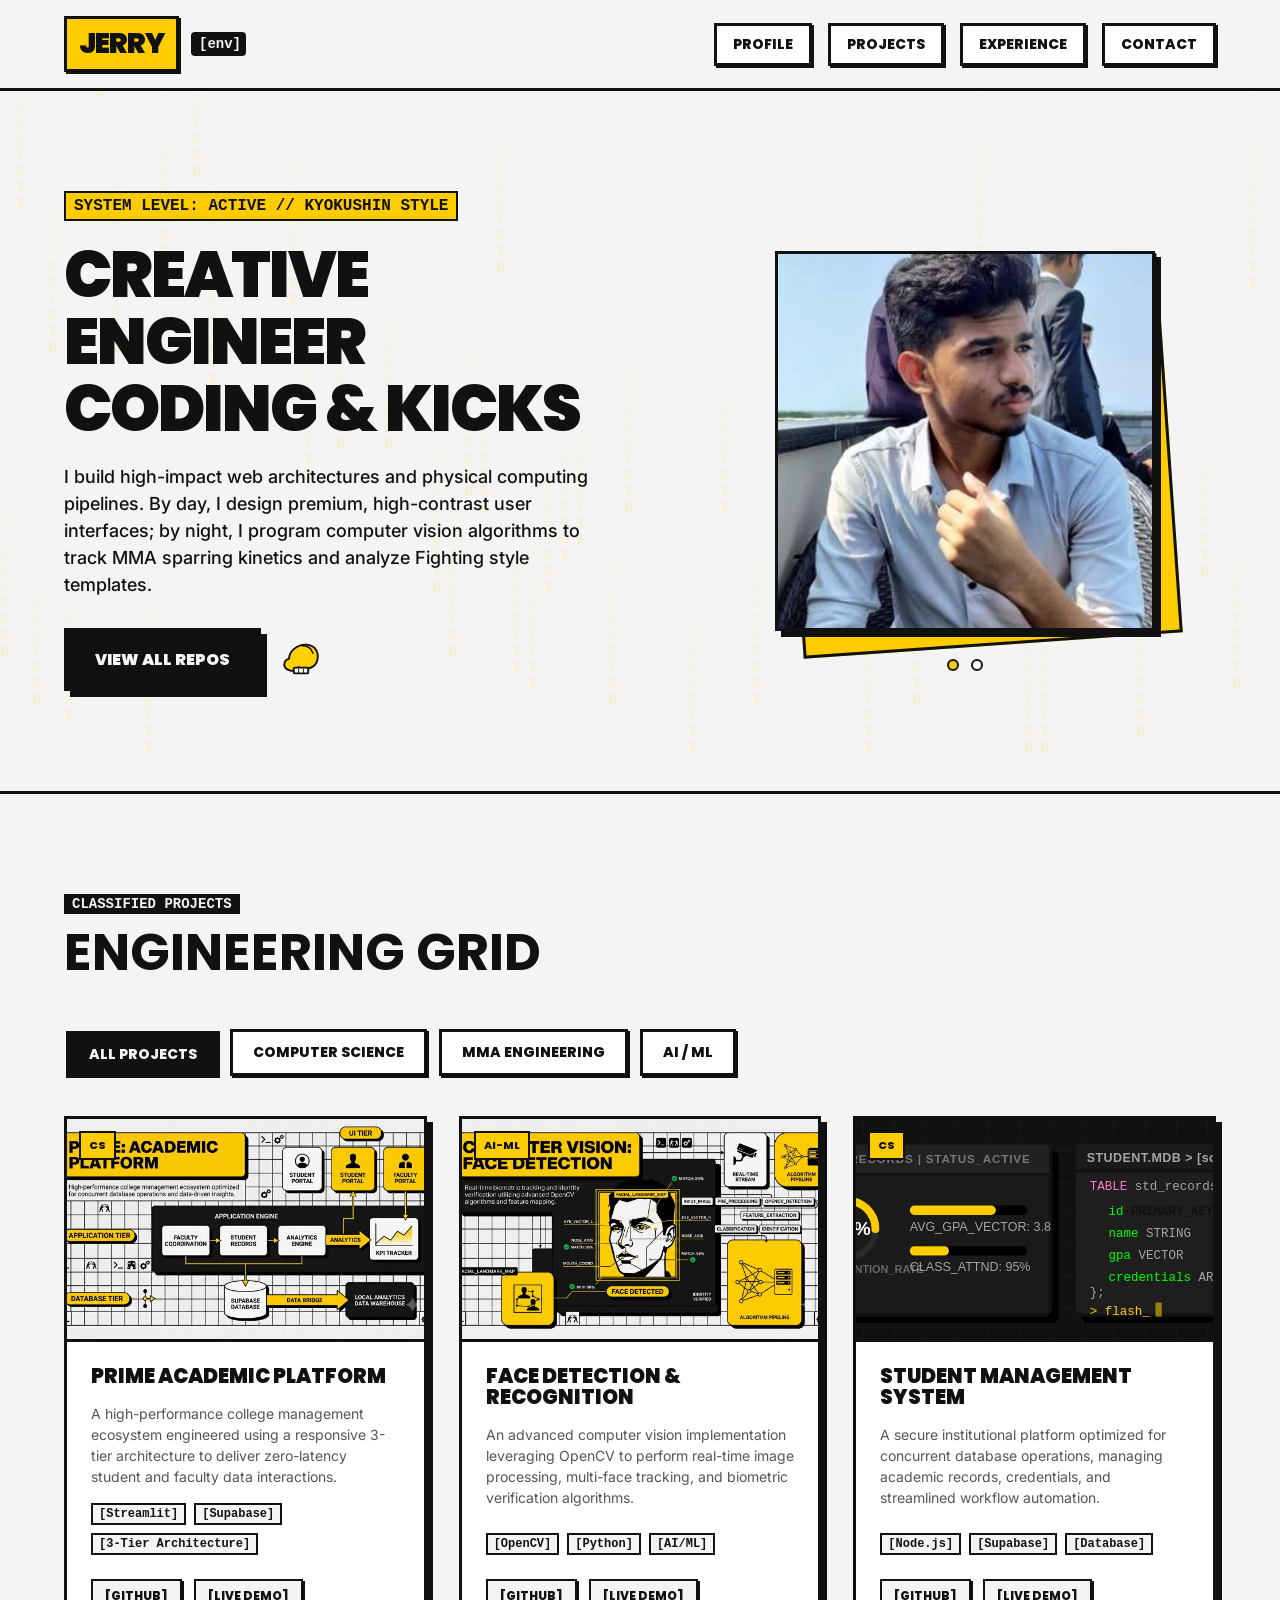
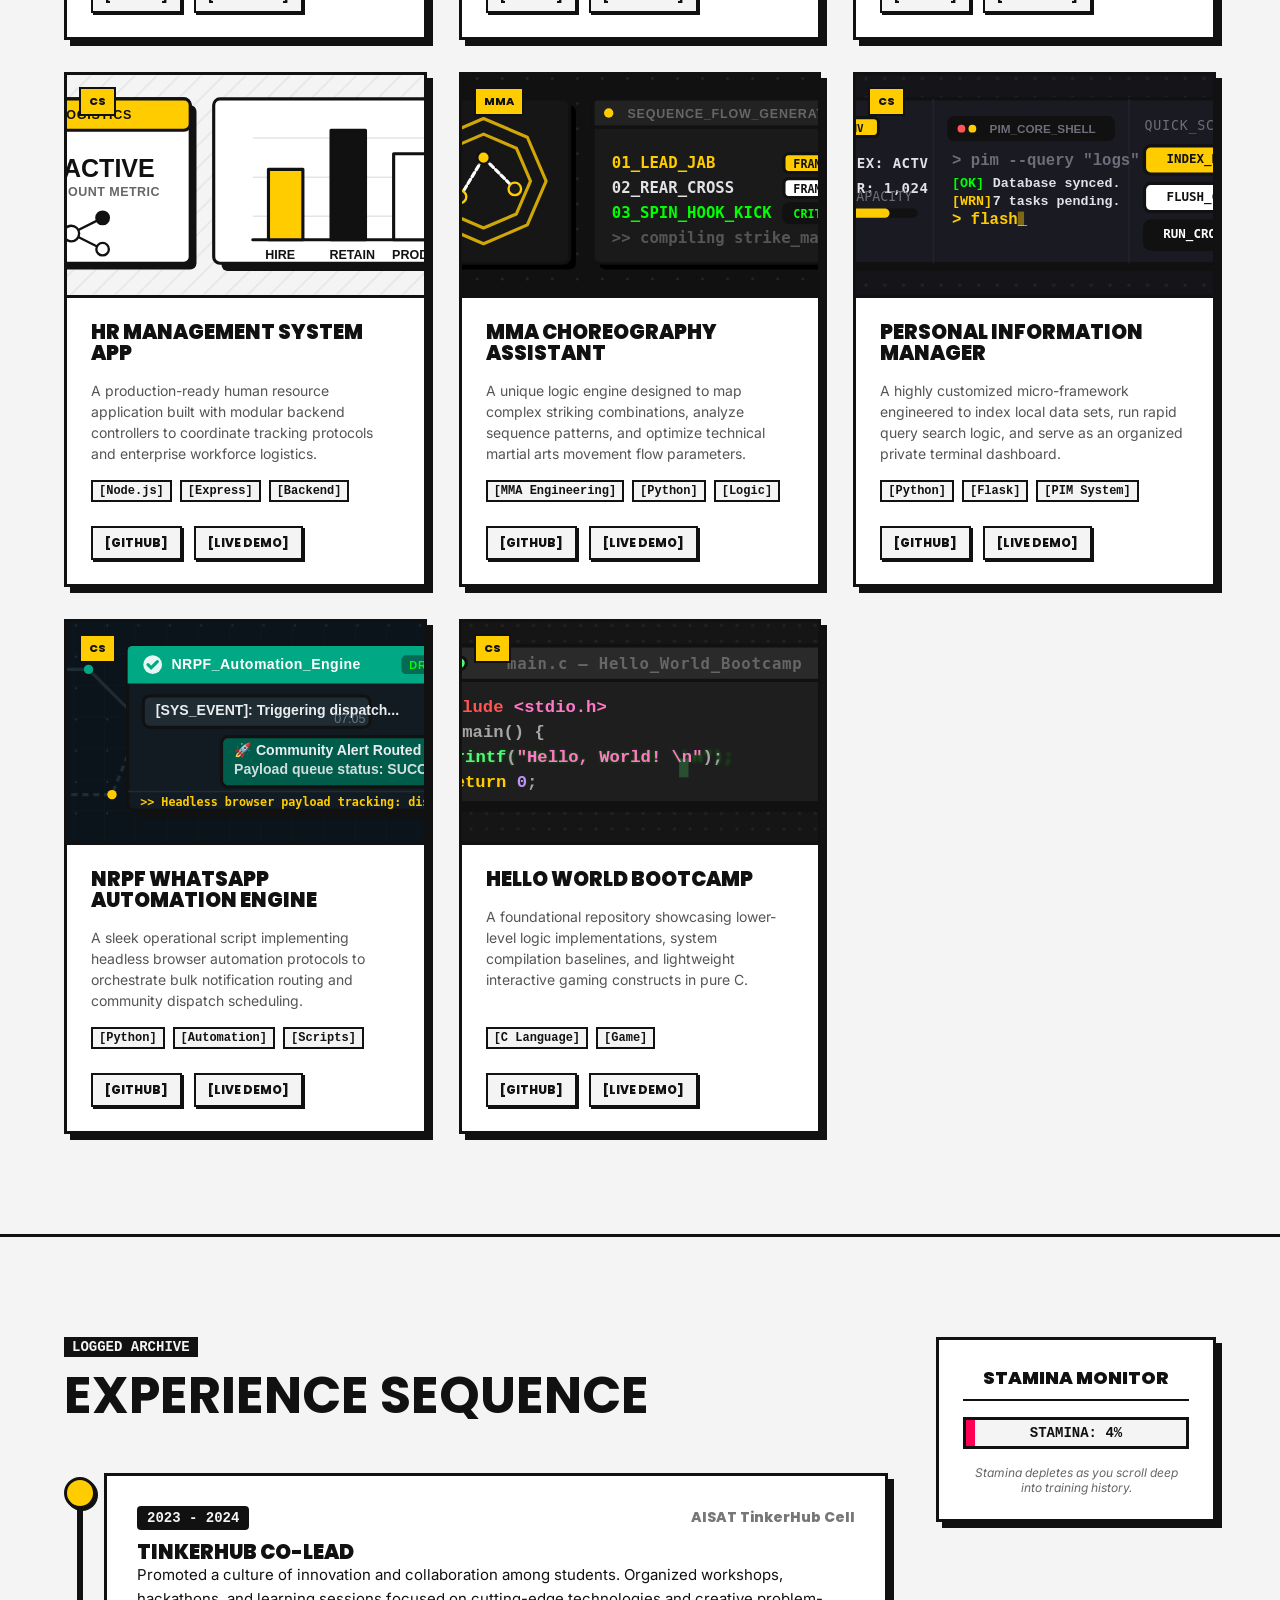
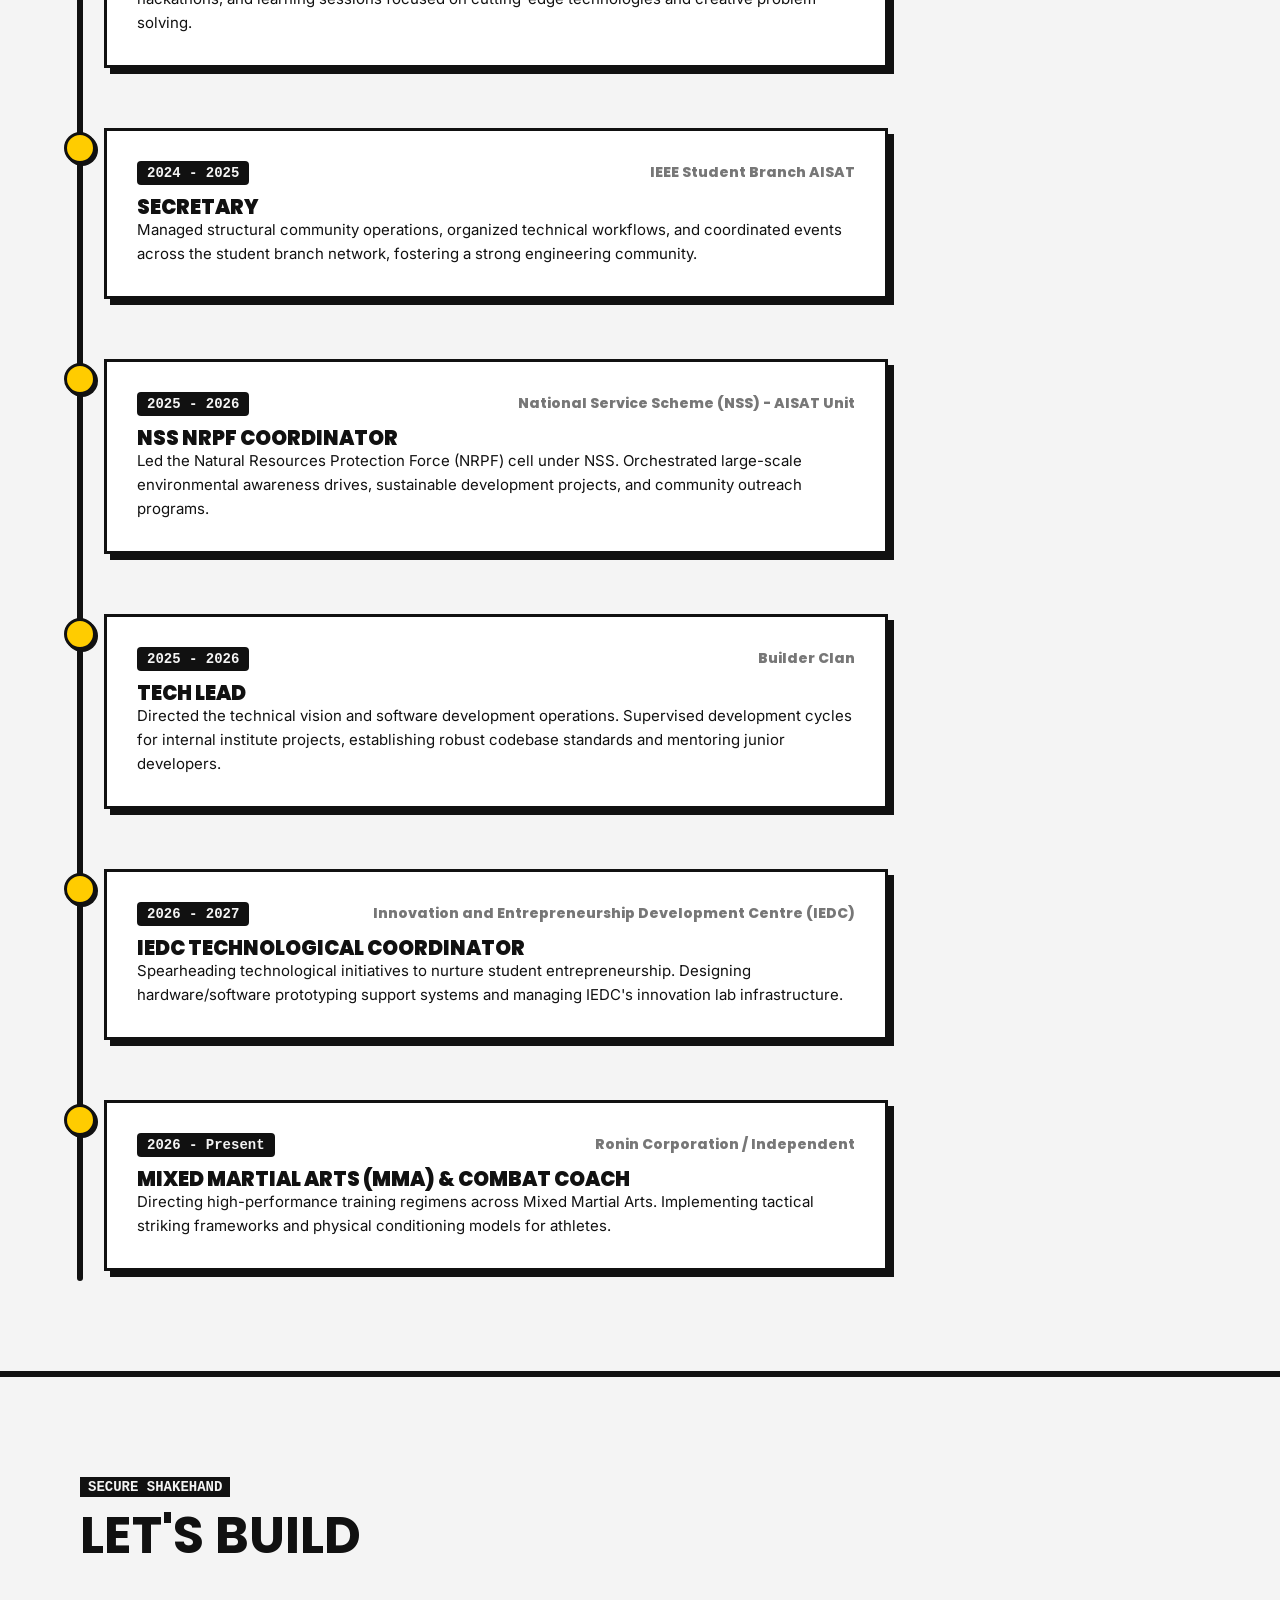
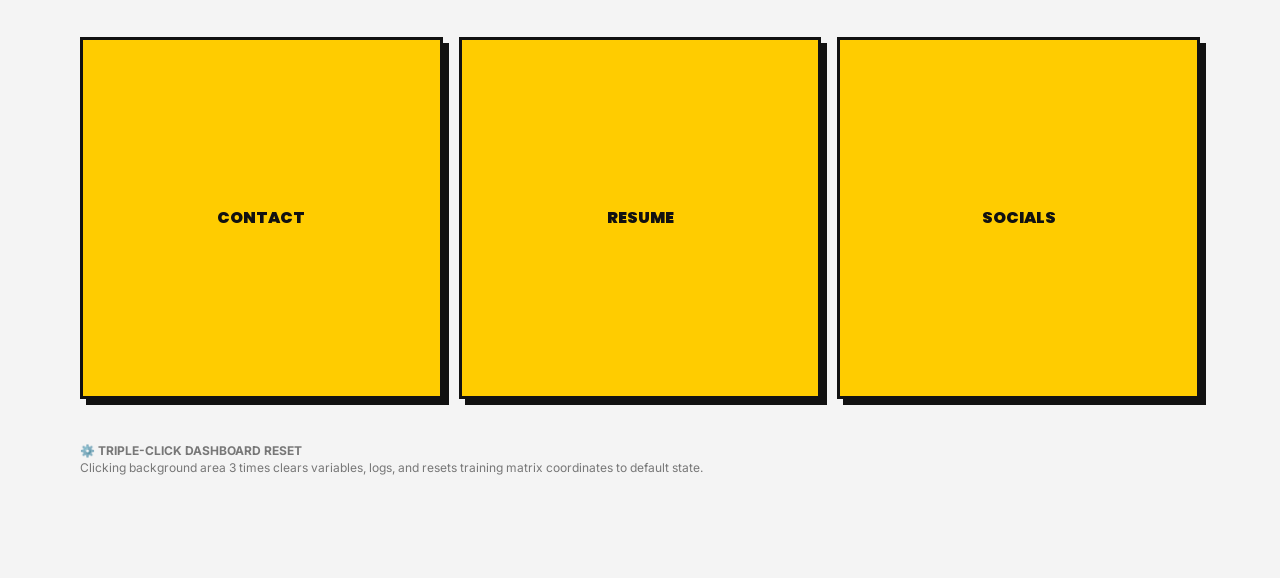
==== index.html @ 37a5f719 "Add files via upload" ====
<!DOCTYPE html>
<html lang="en">
<head>
  <meta charset="UTF-8">
  <meta name="viewport" content="width=device-width, initial-scale=1.0">
  <title>Jerry | Coding & Kicks</title>
  <meta name="description" content="Portfolio of Jerry, Creative Frontend Engineer & Martial Arts Systems Architect. Merging high-performance code with physical strike tracking.">
  <link rel="stylesheet" href="./style.css">
</head>
<body>

  <canvas id="matrix-canvas"></canvas>

  <header>
    <div class="container nav-container">
      <div class="logo-wrapper">
        <a href="#" class="logo" id="logo-jerry">JERRY</a>
        <div class="env-bracket" id="env-bracket">
          <span>[env]</span>
          <span class="env-text" id="env-text">Loading env...</span>
        </div>
      </div>
      <nav>
        <ul>
          <li><a href="#profile" class="nav-link">Profile</a></li>
          <li><a href="#projects" class="nav-link">Projects</a></li>
          <li><a href="#experience" class="nav-link">Experience</a></li>
          <li><a href="#contact" class="nav-link">Contact</a></li>
        </ul>
      </nav>
    </div>
  </header>

  <section id="profile">
    <div class="container hero-grid">
      
      <div class="hero-text">
        <span class="hero-pretitle">SYSTEM LEVEL: ACTIVE // KYOKUSHIN STYLE</span>
        <h1 class="hero-title" id="hero-headers">
          <span>Creative Engineer</span>
          <span>Coding & Kicks</span>
        </h1>
        <p class="hero-subtitle">
          I build high-impact web architectures and physical computing pipelines. By day, I design premium, high-contrast user interfaces; by night, I program computer vision algorithms to track MMA sparring kinetics and analyze Fighting style templates.
        </p>
        
        <div class="hero-actions">
          <a href="#projects" class="btn btn-black" id="btn-repos-loop">View All Repos</a>
          <img src="./assets/boxing-glove.svg" alt="Punch to Compile" class="punch-trigger" id="punch-trigger" title="Punch to Compile Code!">
        </div>
      </div>

      <div class="portrait-outer">
        <div class="portrait-shadow-box"></div>
        <div class="portrait-frame" id="portrait-box">
          <img src="./assets/profile-tech.jpg" alt="Jerry Tech Crop" class="portrait-img tech" id="profile-img-tech">
          <img src="./assets/profile-athletic.jpg" alt="Jerry Athletic Crop" class="portrait-img athletic" id="profile-img-athletic">
        </div>
        
        <div class="portrait-controls">
          <span class="dot active" id="dot-tech" title="Tech View"></span>
          <span class="dot" id="dot-athletic" title="Athletic View"></span>
        </div>
      </div>

    </div>
  </section>

  <section id="projects">
    <div class="container">
      
      <div class="section-header">
        <span class="section-tag">CLASSIFIED PROJECTS</span>
        <h2 class="section-title">ENGINEERING GRID</h2>
      </div>

      <div class="filter-panel" id="filter-panel">
        <button class="filter-btn active" data-category="all">All Projects</button>
        <button class="filter-btn" data-category="cs">Computer Science</button>
        <button class="filter-btn" data-category="mma">MMA Engineering</button>
        <button class="filter-btn" data-category="ai-ml">AI / ML</button>
      </div>

      <div id="filter-trap-anchor"></div>

      <div class="projects-grid" id="projects-grid">
        </div>

    </div>
  </section>

  <section id="experience">
    <div class="container timeline-section-wrapper">
      
      <div>
        <div class="section-header">
          <span class="section-tag">LOGGED ARCHIVE</span>
          <h2 class="section-title">EXPERIENCE SEQUENCE</h2>
        </div>

        <div class="timeline-container" id="experience-timeline">
          </div>
      </div>

      <div class="stamina-meter-wrapper">
        <div class="stamina-header">STAMINA MONITOR</div>
        <div class="stamina-bar-container">
          <div class="stamina-bar-fill" id="stamina-bar"></div>
          <span class="stamina-label" id="stamina-text">STAMINA: 100%</span>
        </div>
        <p class="stamina-hint">Stamina depletes as you scroll deep into training history.</p>
      </div>

    </div>
  </section>

  <footer id="contact">
    <div class="container footer-grid">
      
      <div class="footer-links-box">
        <div class="section-header">
          <span class="section-tag">SECURE SHAKEHAND</span>
          <h2 class="section-title">LET'S BUILD</h2>
        </div>
        
        <div class="oversized-links-grid">
          <a href="mailto:jerrybernard2005@gmail.com" class="oversized-link" id="footer-contact-link">
            <span>Contact</span>
          </a>
          
          <a href="./resume-widget.html" class="oversized-link" id="footer-resume-link">
            <span>Resume</span>
          </a>
          
          <a href="https://instagram.com/jerryyyy.io" target="_blank" rel="noopener noreferrer" class="oversized-link" id="footer-social-link">
            <span>Socials</span>
            <div class="ko-badge" id="ko-badge">K.O!</div>
          </a>
        </div>

        <p class="footer-reset-notice" id="reset-trigger">
          ⚙️ <strong>TRIPLE-CLICK DASHBOARD RESET</strong><br>
          Clicking background area 3 times clears variables, logs, and resets training matrix coordinates to default state.
        </p>
      </div>

    </div> 
  </footer>

  <div class="midpoint-toast" id="midpoint-toast">
    <div class="toast-header">
      <span>⚠️ SYSTEM ANNOUNCEMENT</span>
      <span class="toast-close" id="toast-close">✖</span>
    </div>
    <div class="toast-body" id="toast-text">
      Mid-point reached. Keep pushing!
    </div>
  </div>

  <script src="./app.js"></script>
</body>
</html>
---- style.css ----
@import url('https://fonts.googleapis.com/css2?family=Inter:wght@400;500;600&family=Poppins:wght@800;900&display=swap');

/* --- Root Variables --- */
:root {
  --bg-offwhite: #F4F4F4;
  --accent-yellow: #FFCC00;
  --text-charcoal: #111111;
  --card-white: #FFFFFF;
  --border-thick: 3px solid var(--text-charcoal);
  --shadow-thick: 6px 6px 0px var(--text-charcoal);
  --shadow-thin: 2px 2px 0px var(--text-charcoal);
  --font-display: 'Poppins', sans-serif;
  --font-body: 'Inter', sans-serif;
  --toast-bg: var(--accent-yellow);
}

/* --- Base & Reset --- */
* {
  box-sizing: border-box;
  margin: 0;
  padding: 0;
}

body {
  background-color: var(--bg-offwhite);
  color: var(--text-charcoal);
  font-family: var(--font-body);
  overflow-x: hidden;
  transition: transform 0.8s cubic-bezier(0.19, 1, 0.22, 1), background-color 0.3s ease, color 0.3s ease;
  min-height: 100vh;
}

/* Konami Code 180 Rotation state */
body.konami-flipped {
  transform: rotate(180deg);
}

/* --- Layout Grid/Containers --- */
.container {
  max-width: 1200px;
  margin: 0 auto;
  padding: 0 24px;
}

section {
  padding: 100px 0;
  border-bottom: var(--border-thick);
}

/* --- Matrix Background Canvas --- */
#matrix-canvas {
  position: fixed;
  top: 0;
  left: 0;
  width: 100vw;
  height: 100vh;
  z-index: -2;
  pointer-events: none;
  opacity: 0.15;
}

/* --- Custom Scrollbar --- */
::-webkit-scrollbar {
  width: 12px;
}
::-webkit-scrollbar-track {
  background: var(--bg-offwhite);
  border-left: var(--border-thick);
}
::-webkit-scrollbar-thumb {
  background: var(--accent-yellow);
  border: 3px solid var(--text-charcoal);
}

/* --- Typography --- */
h1, h2, h3, h4 {
  font-family: var(--font-display);
  text-transform: uppercase;
  line-height: 1.05;
}

/* --- Sticky Global Nav --- */
header {
  position: sticky;
  top: 0;
  z-index: 100;
  background-color: var(--bg-offwhite);
  border-bottom: var(--border-thick);
  padding: 16px 0;
  transition: background-color 0.3s ease;
}

.nav-container {
  display: flex;
  justify-content: space-between;
  align-items: center;
}

.logo-wrapper {
  display: flex;
  align-items: center;
  gap: 12px;
}

.logo {
  font-family: var(--font-display);
  font-size: 28px;
  font-weight: 900;
  letter-spacing: -1px;
  text-decoration: none;
  color: var(--text-charcoal);
  border: var(--border-thick);
  background-color: var(--accent-yellow);
  padding: 4px 12px;
  box-shadow: var(--shadow-thin);
  user-select: none;
  cursor: pointer;
  transition: transform 0.1s ease;
}
.logo:active {
  transform: translate(2px, 2px);
  box-shadow: none;
}

.env-bracket {
  font-family: monospace;
  font-weight: bold;
  font-size: 14px;
  background: var(--text-charcoal);
  color: var(--bg-offwhite);
  padding: 4px 8px;
  border-radius: 4px;
  cursor: help;
  position: relative;
  overflow: hidden;
  max-width: 55px;
  white-space: nowrap;
  transition: max-width 0.4s cubic-bezier(0.19, 1, 0.22, 1);
}
.env-bracket.expanded {
  max-width: 250px;
}
.env-bracket .env-text {
  opacity: 0;
  margin-left: 6px;
  transition: opacity 0.3s ease;
  font-size: 11px;
}
.env-bracket.expanded .env-text {
  opacity: 1;
}

nav ul {
  display: flex;
  list-style: none;
  gap: 16px;
}

nav a {
  font-family: var(--font-display);
  font-weight: 800;
  font-size: 14px;
  text-decoration: none;
  color: var(--text-charcoal);
  border: var(--border-thick);
  background-color: var(--card-white);
  padding: 8px 16px;
  box-shadow: var(--shadow-thin);
  text-transform: uppercase;
  transition: background-color 0.2s, box-shadow 0.2s, transform 0.2s;
  display: inline-block;
}

nav a:hover {
  background-color: var(--accent-yellow);
  animation: lateralShake 0.15s infinite alternate;
}

nav a:active {
  transform: translate(2px, 2px);
  box-shadow: none;
}

@keyframes lateralShake {
  0% { transform: translateX(-2px); }
  100% { transform: translateX(2px); }
}

/* --- Hero Section --- */
.hero-grid {
  display: grid;
  grid-template-columns: 1.2fr 1fr;
  gap: 48px;
  align-items: center;
}

.hero-text {
  display: flex;
  flex-direction: column;
  gap: 20px;
}

.hero-pretitle {
  font-family: monospace;
  font-weight: bold;
  font-size: 16px;
  color: var(--text-charcoal);
  background: var(--accent-yellow);
  align-self: flex-start;
  padding: 4px 8px;
  border: 2px solid var(--text-charcoal);
}

.hero-title {
  font-size: clamp(2.5rem, 5vw, 5rem);
  font-weight: 900;
  letter-spacing: -2px;
  text-transform: uppercase;
}

.hero-title span {
  display: block;
}

.hero-subtitle {
  font-size: 18px;
  line-height: 1.5;
  font-weight: 500;
  max-width: 540px;
}

.hero-actions {
  display: flex;
  gap: 16px;
  margin-top: 10px;
  align-items: center;
}

.btn {
  font-family: var(--font-display);
  font-weight: 900;
  text-transform: uppercase;
  text-decoration: none;
  color: var(--text-charcoal);
  background: var(--accent-yellow);
  border: var(--border-thick);
  padding: 16px 28px;
  box-shadow: var(--shadow-thick);
  display: inline-flex;
  align-items: center;
  gap: 10px;
  font-size: 16px;
  cursor: pointer;
  transition: transform 0.15s, box-shadow 0.15s, background-color 0.15s;
}

.btn:hover {
  transform: translate(2px, 2px);
  box-shadow: 4px 4px 0px var(--text-charcoal);
}

.btn:active {
  transform: translate(6px, 6px);
  box-shadow: none;
}

.btn-black {
  background: var(--text-charcoal);
  color: var(--bg-offwhite);
  border: 3px solid var(--text-charcoal);
}
.btn-black:hover {
  background: var(--text-charcoal);
  color: var(--accent-yellow);
}

/* Punch-to-compile classes */
.punch-trigger {
  width: 48px;
  height: 48px;
  cursor: pointer;
  transition: transform 0.1s ease;
  user-select: none;
}
.punch-trigger:active {
  transform: scale(0.85) rotate(-15deg);
}

.impact-shake {
  animation: compileImpact 0.2s ease-in-out;
}

@keyframes compileImpact {
  0%, 100% { transform: translate(0, 0) rotate(0deg); }
  20% { transform: translate(-8px, 4px) rotate(-1deg); }
  40% { transform: translate(6px, -4px) rotate(1.5deg); }
  60% { transform: translate(-4px, -2px) rotate(-0.5deg); }
  80% { transform: translate(4px, 2px) rotate(1deg); }
}

.xp-bubble {
  position: absolute;
  font-family: var(--font-display);
  font-weight: 900;
  font-size: 18px;
  color: var(--text-charcoal);
  background: var(--accent-yellow);
  border: 2px solid var(--text-charcoal);
  padding: 4px 8px;
  box-shadow: var(--shadow-thin);
  pointer-events: none;
  z-index: 1000;
  animation: xpFloatUp 1.2s cubic-bezier(0.25, 1, 0.5, 1) forwards;
}

@keyframes xpFloatUp {
  0% { transform: translate(-50%, -50%) translateY(0) scale(0.8); opacity: 0; }
  15% { transform: translate(-50%, -50%) translateY(-15px) scale(1.1); opacity: 1; }
  100% { transform: translate(-50%, -50%) translateY(-100px) scale(0.9); opacity: 0; }
}

/* Hero Portrait Box */
.portrait-outer {
  position: relative;
  width: 100%;
  max-width: 380px;
  aspect-ratio: 1 / 1;
  margin: 0 auto;
}

/* Skewed yellow accent box behind portrait */
.portrait-shadow-box {
  position: absolute;
  top: 15px;
  left: 15px;
  width: 100%;
  height: 100%;
  background-color: var(--accent-yellow);
  border: var(--border-thick);
  transform: rotate(-4deg);
  z-index: 1;
}

.portrait-frame {
  position: absolute;
  top: 0;
  left: 0;
  width: 100%;
  height: 100%;
  background-color: var(--card-white);
  border: var(--border-thick);
  box-shadow: var(--shadow-thick);
  z-index: 2;
  overflow: hidden;
  cursor: pointer;
  transition: transform 0.2s cubic-bezier(0.175, 0.885, 0.32, 1.275);
}

.portrait-frame.parry-pop {
  transform: scale(1.08) rotate(2deg);
}

.portrait-img {
  position: absolute;
  top: 0;
  left: 0;
  width: 100%;
  height: 100%;
  object-fit: cover;
  transition: opacity 0.4s ease-in-out;
}

.portrait-img.tech {
  opacity: 1;
  z-index: 2;
}

.portrait-img.athletic {
  opacity: 0;
  z-index: 1;
}

.portrait-img.fade-out {
  opacity: 0;
}

.portrait-img.fade-in {
  opacity: 1;
  z-index: 3;
}

.portrait-controls {
  position: absolute;
  bottom: -40px;
  left: 50%;
  transform: translateX(-50%);
  display: flex;
  gap: 12px;
  z-index: 3;
}

.dot {
  width: 12px;
  height: 12px;
  border-radius: 50%;
  border: 2px solid var(--text-charcoal);
  background-color: var(--card-white);
  cursor: pointer;
  transition: background-color 0.2s;
}

.dot.active {
  background-color: var(--accent-yellow);
}

.parry-bubble {
  position: absolute;
  font-family: var(--font-display);
  font-weight: 900;
  font-size: 24px;
  background-color: #FF0055;
  color: var(--card-white);
  border: var(--border-thick);
  padding: 6px 14px;
  box-shadow: var(--shadow-thin);
  z-index: 10;
  pointer-events: none;
  animation: parryFloat 0.8s cubic-bezier(0.175, 0.885, 0.32, 1.275) forwards;
}

@keyframes parryFloat {
  0% { transform: scale(0.5); opacity: 0; }
  30% { transform: scale(1.1) rotate(-5deg); opacity: 1; }
  100% { transform: translateY(-40px) scale(0.9) rotate(5deg); opacity: 0; }
}

/* --- Projects Filtering Panel --- */
.section-header {
  margin-bottom: 50px;
  display: flex;
  flex-direction: column;
  gap: 12px;
}

.section-tag {
  font-family: monospace;
  font-weight: bold;
  font-size: 14px;
  background: var(--text-charcoal);
  color: var(--bg-offwhite);
  align-self: flex-start;
  padding: 2px 8px;
}

.section-title {
  font-size: clamp(2rem, 4vw, 3.5rem);
}

.filter-panel {
  display: flex;
  flex-wrap: wrap;
  gap: 12px;
  margin-bottom: 40px;
}

.filter-btn {
  font-family: var(--font-display);
  font-weight: 800;
  font-size: 14px;
  text-transform: uppercase;
  background-color: var(--card-white);
  color: var(--text-charcoal);
  border: var(--border-thick);
  padding: 10px 20px;
  box-shadow: var(--shadow-thin);
  cursor: pointer;
  transition: transform 0.15s, box-shadow 0.15s, background-color 0.15s;
}

.filter-btn:hover {
  background-color: var(--accent-yellow);
}

.filter-btn.active {
  background-color: var(--text-charcoal);
  color: var(--bg-offwhite);
  box-shadow: none;
  transform: translate(2px, 2px);
}

/* Stack Overflow Trap styling */
.stack-overflow-alert {
  background-color: #FF0055;
  color: white;
  font-family: monospace;
  font-weight: bold;
  padding: 16px;
  border: var(--border-thick);
  box-shadow: var(--shadow-thick);
  margin-bottom: 30px;
  position: relative;
  animation: shakeAlert 0.4s ease-in-out;
}

.stack-overflow-close {
  position: absolute;
  top: 10px;
  right: 15px;
  cursor: pointer;
  font-size: 20px;
}

@keyframes shakeAlert {
  0%, 100% { transform: translateX(0); }
  20%, 60% { transform: translateX(-8px); }
  40%, 80% { transform: translateX(8px); }
}

/* Projects Grid and Cards */
.projects-grid {
  display: grid;
  grid-template-columns: repeat(auto-fill, minmax(320px, 1fr));
  gap: 32px;
}

/* Native CSS Scroll Reveal for project-cards */
@keyframes neoReveal {
  from { opacity: 0; transform: translateY(40px) scale(0.96); }
  to { opacity: 1; transform: translateY(0) scale(1); }
}

.project-card {
  background-color: var(--card-white);
  border: var(--border-thick);
  box-shadow: var(--shadow-thick);
  display: flex;
  flex-direction: column;
  overflow: hidden;
  transition: transform 0.15s ease, box-shadow 0.15s ease, border-color 0.2s ease;
  animation: neoReveal linear both;
  animation-timeline: view();
  animation-range: entry 10% cover 40%;
}

.project-card:hover {
  transform: translate(4px, 4px);
  box-shadow: 2px 2px 0px var(--text-charcoal);
}

.project-card.tag-highlighted {
  border-color: var(--accent-yellow);
  box-shadow: 6px 6px 0px var(--accent-yellow);
}

.project-img-wrapper {
  position: relative;
  width: 100%;
  aspect-ratio: 16 / 10;
  border-bottom: var(--border-thick);
  overflow: hidden;
  background-color: var(--bg-offwhite);
}

.project-img {
  width: 100%;
  height: 100%;
  object-fit: cover;
  transition: transform 0.3s ease;
}

.project-card:hover .project-img {
  transform: scale(1.05);
}

.project-category-badge {
  position: absolute;
  top: 12px;
  left: 12px;
  background-color: var(--accent-yellow);
  color: var(--text-charcoal);
  border: 2px solid var(--text-charcoal);
  padding: 4px 8px;
  font-family: var(--font-display);
  font-size: 11px;
  font-weight: 800;
  text-transform: uppercase;
}

.project-content {
  padding: 24px;
  display: flex;
  flex-direction: column;
  gap: 16px;
  flex-grow: 1;
}

.project-title {
  font-size: 20px;
  font-weight: 900;
}

.project-desc {
  font-size: 14px;
  color: #555555;
  line-height: 1.5;
  flex-grow: 1;
}

.project-tags {
  display: flex;
  flex-wrap: wrap;
  gap: 8px;
}

.tech-tag {
  font-family: monospace;
  font-weight: bold;
  font-size: 12px;
  background-color: var(--bg-offwhite);
  border: 2px solid var(--text-charcoal);
  padding: 2px 6px;
  cursor: pointer;
  user-select: none;
  transition: background-color 0.2s, transform 0.1s;
}
.tech-tag:hover {
  background-color: var(--accent-yellow);
  transform: scale(1.05);
}
.tech-tag.active {
  background-color: var(--text-charcoal);
  color: var(--bg-offwhite);
}

.project-links {
  display: flex;
  gap: 12px;
  margin-top: 8px;
}

.project-link {
  font-family: var(--font-display);
  font-weight: 800;
  font-size: 12px;
  text-decoration: none;
  color: var(--text-charcoal);
  background-color: var(--bg-offwhite);
  border: 2px solid var(--text-charcoal);
  padding: 6px 12px;
  box-shadow: 2px 2px 0px var(--text-charcoal);
  text-transform: uppercase;
  transition: transform 0.1s, box-shadow 0.1s;
}
.project-link:hover {
  background-color: var(--accent-yellow);
}
.project-link:active {
  transform: translate(2px, 2px);
  box-shadow: none;
}

/* --- Experience Timeline --- */
.timeline-section-wrapper {
  display: grid;
  grid-template-columns: 1fr 280px;
  gap: 48px;
}

@media (max-width: 900px) {
  .timeline-section-wrapper {
    grid-template-columns: 1fr;
  }
  .stamina-meter-wrapper {
    display: none !important;
  }
}

.timeline-container {
  position: relative;
  padding-left: 40px;
}

/* Vertical Timeline Line */
.timeline-container::before {
  content: '';
  position: absolute;
  top: 10px;
  left: 13px;
  width: 6px;
  height: 100%;
  background-color: var(--text-charcoal);
  border-radius: 3px;
}

.timeline-item {
  position: relative;
  margin-bottom: 60px;
}

.timeline-item:last-child {
  margin-bottom: 0;
}

/* Timeline Node Circle */
.timeline-node {
  position: absolute;
  left: -40px;
  top: 4px;
  width: 32px;
  height: 32px;
  border-radius: 50%;
  border: var(--border-thick);
  background-color: var(--accent-yellow);
  cursor: crosshair;
  z-index: 5;
  box-shadow: var(--shadow-thin);
  transition: transform 0.2s cubic-bezier(0.175, 0.885, 0.32, 1.275), background-color 0.2s;
}
.timeline-node:hover {
  transform: scale(1.2);
  background-color: var(--text-charcoal);
}

.timeline-card {
  background-color: var(--card-white);
  border: var(--border-thick);
  box-shadow: var(--shadow-thick);
  padding: 30px;
  transition: transform 0.15s, box-shadow 0.15s;
}
.timeline-card:hover {
  transform: translate(4px, 4px);
  box-shadow: 2px 2px 0px var(--text-charcoal);
}

.timeline-meta {
  display: flex;
  justify-content: space-between;
  align-items: baseline;
  flex-wrap: wrap;
  gap: 12px;
  margin-bottom: 12px;
}

.timeline-date {
  font-family: monospace;
  font-weight: bold;
  font-size: 14px;
  background-color: var(--text-charcoal);
  color: var(--bg-offwhite);
  padding: 4px 10px;
  border-radius: 4px;
  cursor: ew-resize;
  user-select: none;
  display: inline-block;
}

.timeline-role {
  font-size: 20px;
  font-weight: 900;
}

.timeline-company {
  font-family: var(--font-display);
  font-weight: 800;
  font-size: 14px;
  color: #777777;
}

.timeline-desc {
  font-size: 15px;
  line-height: 1.6;
}

/* Exploding keyword token animations */
.exploding-token {
  position: absolute;
  font-family: monospace;
  font-weight: bold;
  font-size: 14px;
  color: var(--bg-offwhite);
  background-color: var(--text-charcoal);
  border: 1px solid var(--accent-yellow);
  padding: 2px 6px;
  z-index: 1000;
  pointer-events: none;
  animation: flyOut 1.5s cubic-bezier(0.1, 0.8, 0.3, 1) forwards;
}

@keyframes flyOut {
  0% { transform: translate(-50%, -50%) translate(0, 0) rotate(0deg); opacity: 1; }
  100% { transform: translate(-50%, -50%) translate(var(--tx), var(--ty)) rotate(var(--rot)); opacity: 0; }
}

/* Stamina Meter Sidebar */
.stamina-meter-wrapper {
  position: sticky;
  top: 150px;
  height: fit-content;
  border: var(--border-thick);
  background: var(--card-white);
  box-shadow: var(--shadow-thick);
  padding: 24px;
  display: flex;
  flex-direction: column;
  gap: 16px;
}

.stamina-header {
  font-family: var(--font-display);
  font-size: 18px;
  font-weight: 900;
  text-align: center;
  border-bottom: 2px solid var(--text-charcoal);
  padding-bottom: 8px;
}

.stamina-bar-container {
  height: 32px;
  border: 3px solid var(--text-charcoal);
  background-color: var(--bg-offwhite);
  position: relative;
  overflow: hidden;
}

.stamina-bar-fill {
  height: 100%;
  width: 100%;
  background-color: var(--accent-yellow);
  transition: width 0.1s linear, background-color 0.3s;
}

.stamina-label {
  position: absolute;
  top: 50%;
  left: 50%;
  transform: translate(-50%, -50%);
  font-family: monospace;
  font-weight: 900;
  font-size: 14px;
  color: var(--text-charcoal);
  pointer-events: none;
}

.stamina-hint {
  font-size: 12px;
  color: #666;
  text-align: center;
  font-style: italic;
}

/* Scroll Midpoint Toast Warning */
.midpoint-toast {
  position: fixed;
  bottom: 30px;
  right: -350px;
  width: 320px;
  background-color: var(--toast-bg);
  border: var(--border-thick);
  box-shadow: var(--shadow-thick);
  padding: 16px;
  z-index: 500;
  display: flex;
  flex-direction: column;
  gap: 8px;
  transition: right 0.5s cubic-bezier(0.19, 1, 0.22, 1);
}

.midpoint-toast.show {
  right: 30px;
}

.toast-header {
  display: flex;
  justify-content: space-between;
  font-family: var(--font-display);
  font-weight: 900;
  font-size: 14px;
  border-bottom: 2px solid var(--text-charcoal);
  padding-bottom: 4px;
}

.toast-body {
  font-size: 13px;
  line-height: 1.4;
}

.toast-close {
  cursor: pointer;
}
/* --- Footer & Form Module --- */
footer {
  background-color: var(--bg-offwhite);
  padding: 100px 0;
  border-top: var(--border-thick);
  
  /* Forces the footer to span full width */
  width: 100%; 
  box-sizing: border-box;
}

/* If you have a wrapping container inside the footer, 
   uncomment this to make it stretch full width too */
/* footer .container {
  width: 100%;
  max-width: 100%;
  padding: 0 40px; 
  box-sizing: border-box;
}
*/

.footer-grid {
  display: grid;
  /* Since you removed the contact area, changed this to a full-width 1-column layout */
  grid-template-columns: 1fr; 
  gap: 60px;
  width: 100%;
  /* Optional: Adds padding to the sides so your links don't touch the screen edges */
  padding: 0 40px; 
  box-sizing: border-box;
}

@media (max-width: 800px) {
  .footer-grid {
    grid-template-columns: 1fr;
    padding: 0 20px; /* Snugger padding on mobile */
  }
}

.footer-links-box {
  display: flex;
  flex-direction: column;
  gap: 24px;
  width: 100%;
}

.oversized-links-grid {
  display: grid;
  /* Keeps the 3-column layout for your links, stretching across the full screen width */
  grid-template-columns: repeat(3, 1fr); 
  gap: 16px;
  width: 100%;
}

.oversized-link {
  aspect-ratio: 1 / 1;
  background-color: var(--accent-yellow);
  border: var(--border-thick);
  box-shadow: var(--shadow-thick);
  display: flex;
  flex-direction: column;
  justify-content: center;
  align-items: center;
  text-decoration: none;
  color: var(--text-charcoal);
  font-family: var(--font-display);
  font-weight: 900;
  font-size: 16px;
  text-transform: uppercase;
  transition: transform 0.15s, box-shadow 0.15s;
  position: relative;
}

.oversized-link:hover {
  transform: translate(3px, 3px);
  box-shadow: 3px 3px 0px var(--text-charcoal);
}

.oversized-link:active {
  transform: translate(6px, 6px);
  box-shadow: none;
}

.oversized-link span {
  text-align: center;
  padding: 8px;
}

/* KO Badge override for Instagram */
.ko-badge {
  position: absolute;
  top: -12px;
  right: -12px;
  background-color: #FF0055;
  color: white;
  border: 2px solid var(--text-charcoal);
  padding: 2px 6px;
  font-family: var(--font-display);
  font-size: 11px;
  font-weight: 900;
  box-shadow: 2px 2px 0 var(--text-charcoal);
  opacity: 0;
  transform: scale(0.5);
  transition: opacity 0.2s, transform 0.2s;
}

.oversized-link:hover .ko-badge {
  opacity: 1;
  transform: scale(1) rotate(15deg);
}

.footer-reset-notice {
  font-size: 12px;
  color: #777;
  text-align: left;
  line-height: 1.4;
  margin-top: 20px;
  cursor: pointer;
  user-select: none;
}

/* Contact Form */
.contact-form {
  background-color: var(--card-white);
  border: var(--border-thick);
  box-shadow: var(--shadow-thick);
  padding: 32px;
  display: flex;
  flex-direction: column;
  gap: 20px;
}

.form-group {
  display: flex;
  flex-direction: column;
  gap: 8px;
}

.form-group label {
  font-family: var(--font-display);
  font-weight: 800;
  font-size: 14px;
  text-transform: uppercase;
}

.form-control {
  font-family: var(--font-body);
  font-size: 15px;
  padding: 12px 16px;
  border: var(--border-thick);
  background-color: var(--bg-offwhite);
  color: var(--text-charcoal);
  outline: none;
  transition: border-color 0.2s, box-shadow 0.2s;
}

.form-control:focus {
  background-color: var(--card-white);
  box-shadow: 3px 3px 0 var(--text-charcoal);
}

textarea.form-control {
  resize: vertical;
  min-height: 120px;
}

/* SQL query injection warning state */
.form-control.warning-sql {
  border-color: #FF0055 !important;
  box-shadow: 4px 4px 0 #FF0055 !important;
  background-color: #FFF0F4;
}

.sql-warning-text {
  font-family: monospace;
  font-weight: bold;
  font-size: 12px;
  color: #FF0055;
  display: none;
  animation: shakeAlert 0.4s ease-in-out;
}

.form-control.warning-sql + .sql-warning-text {
  display: block;
}

/* Utility Animations */
@keyframes shakeHorizontal {
  0%, 100% { transform: translateX(0); }
  25% { transform: translateX(-4px); }
  75% { transform: translateX(4px); }
}
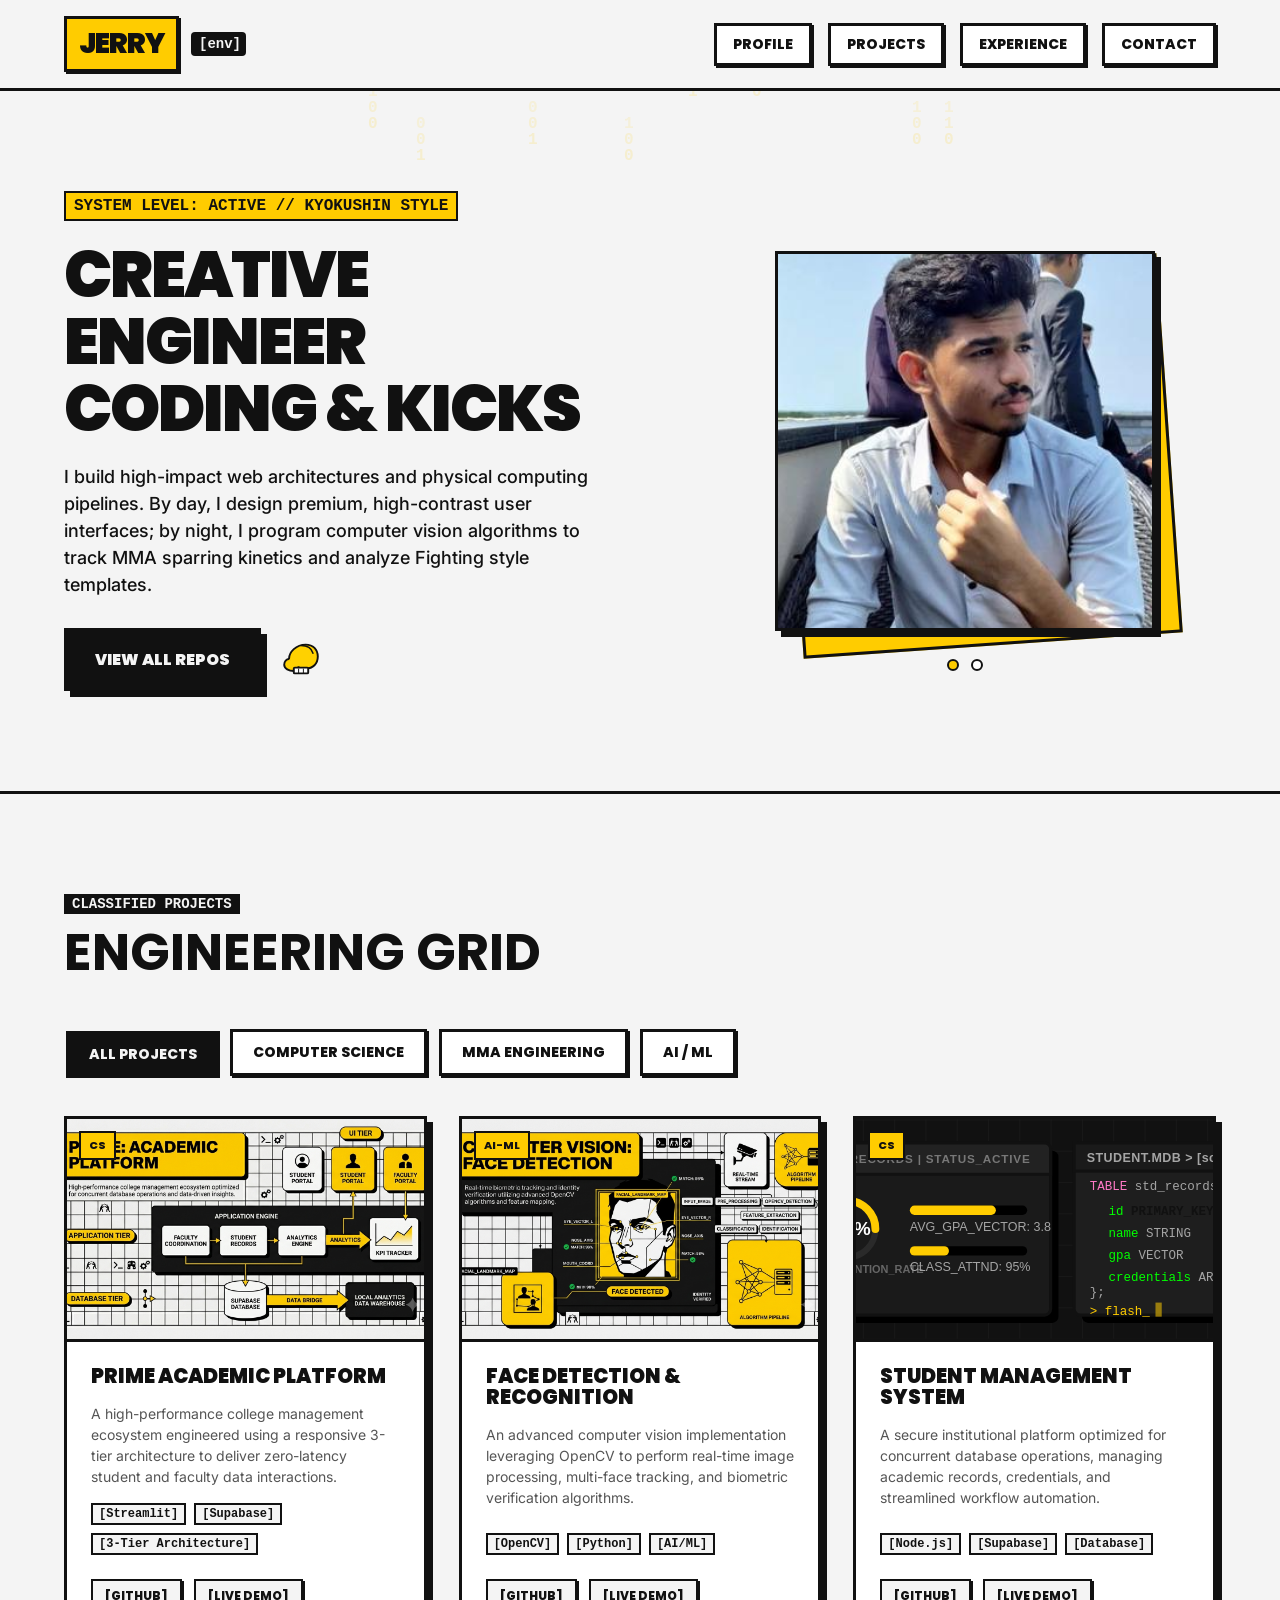
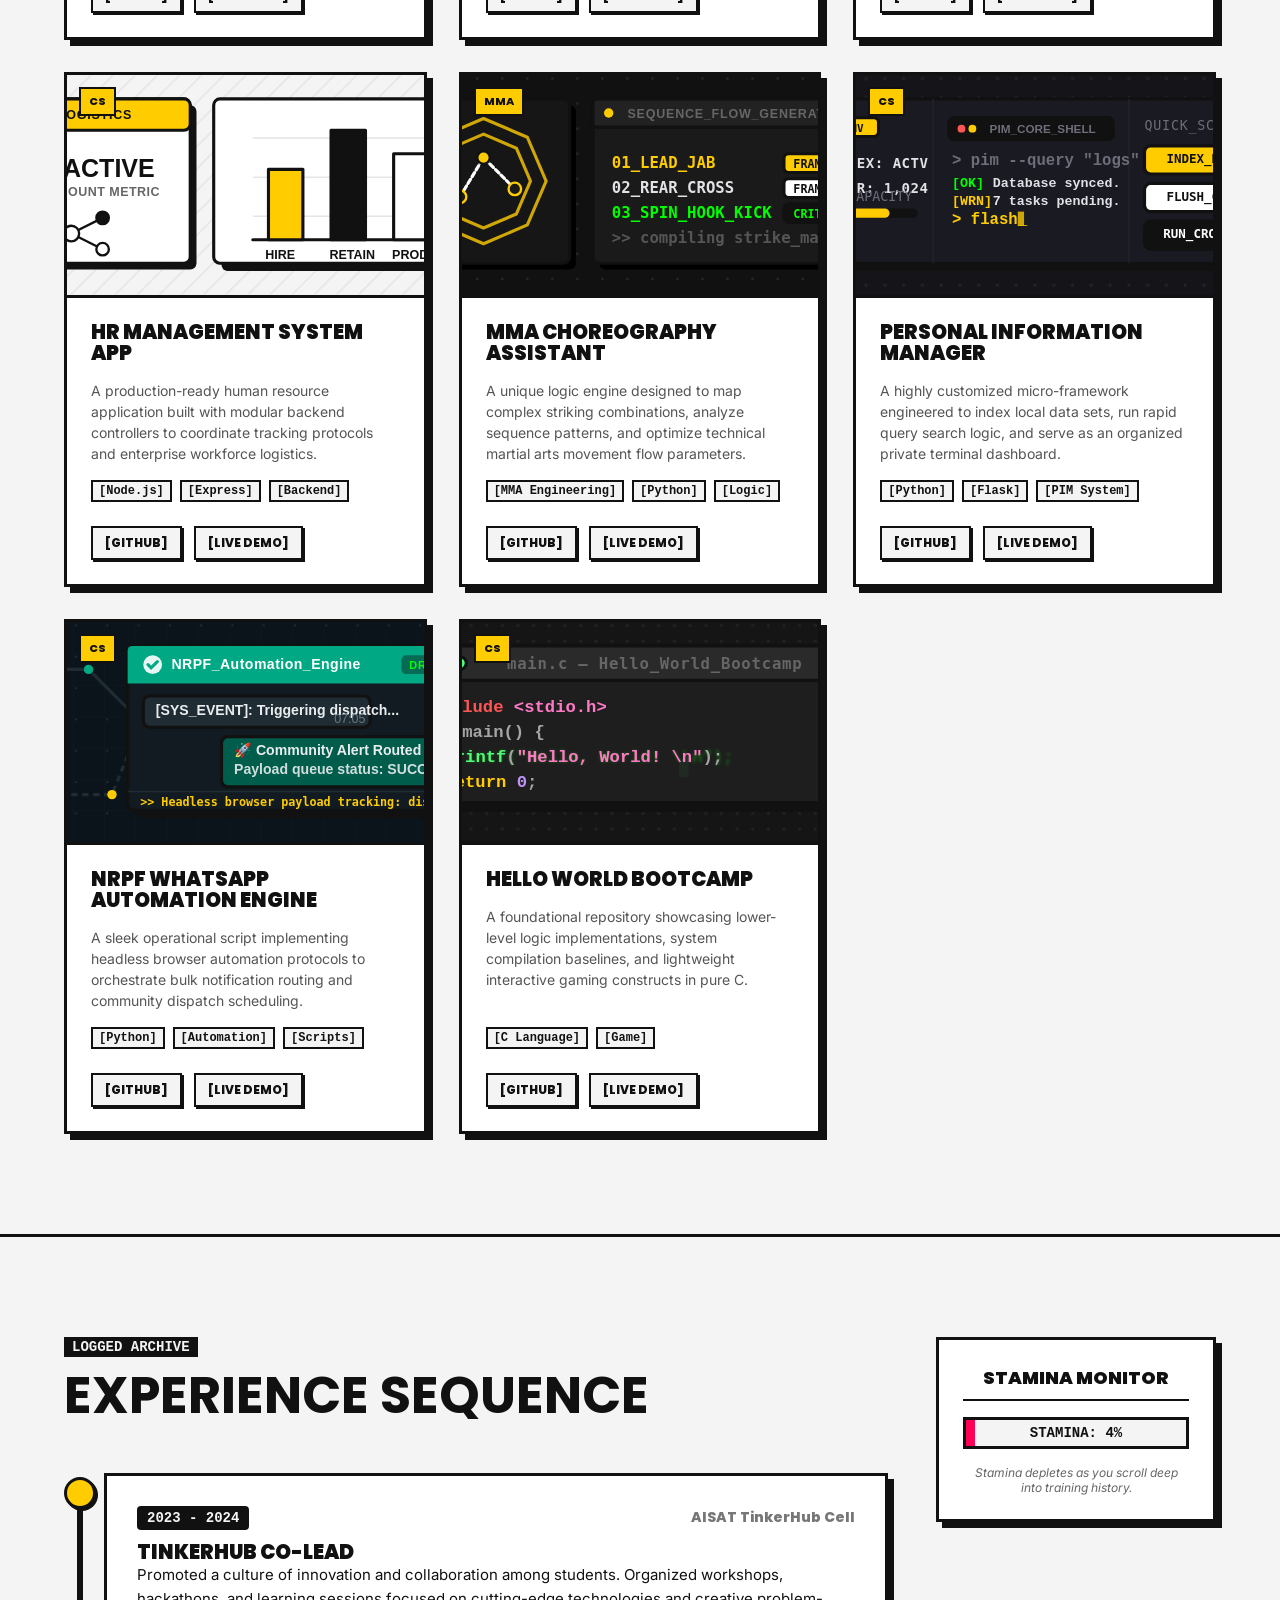
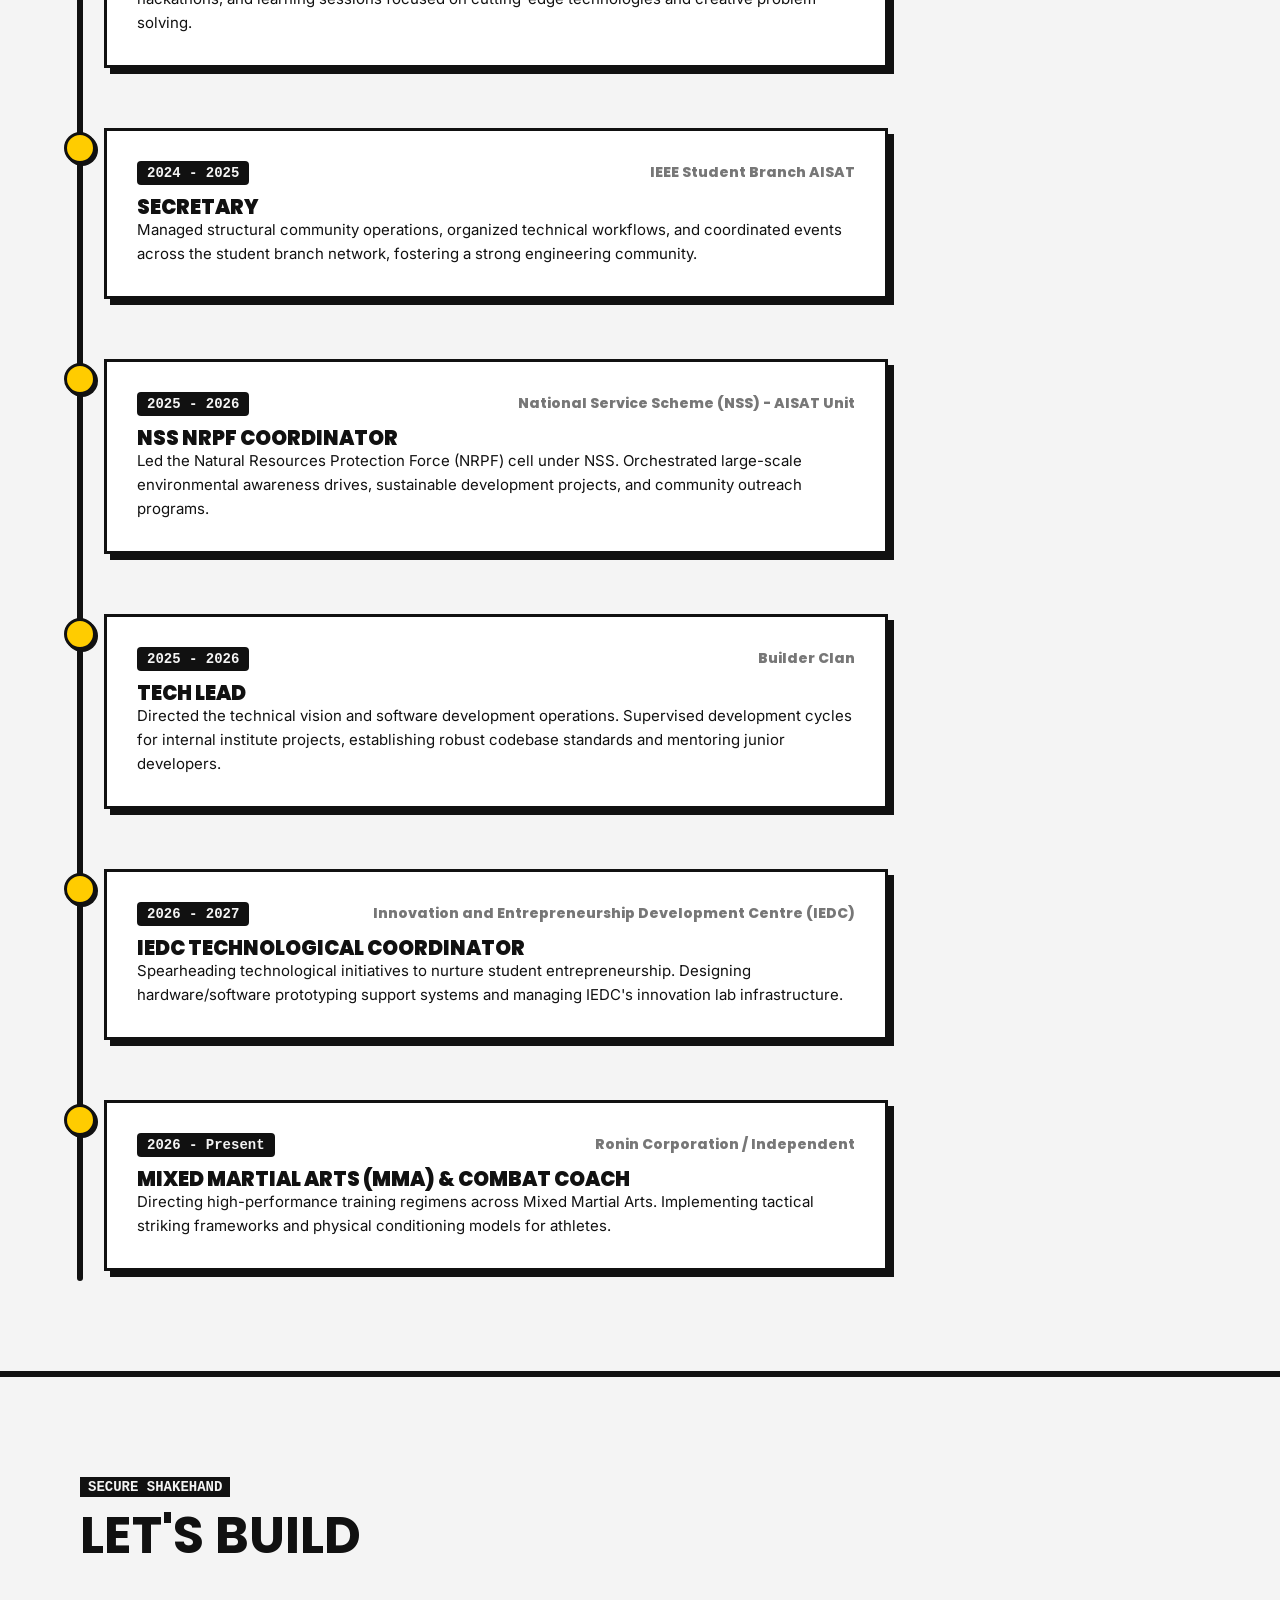
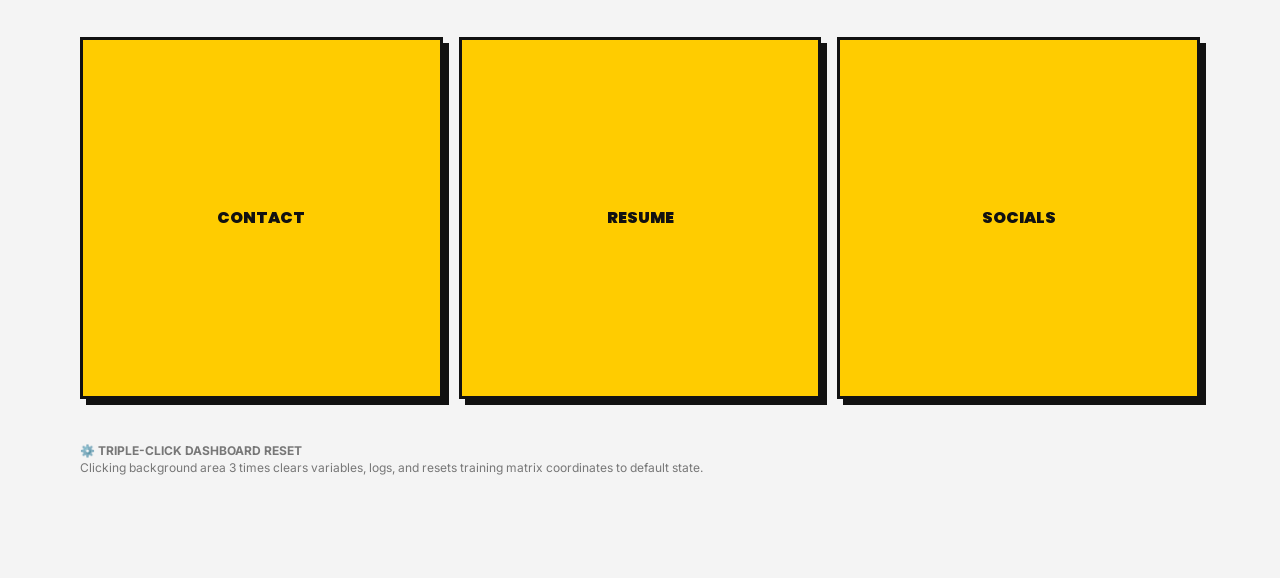
==== commit a6690f9a: "fix: restore clean contact link behavior and clear html formatting" ====
--- a/index.html
+++ b/index.html
@@ -124,7 +124,7 @@
         </div>
         
         <div class="oversized-links-grid">
-          <a href="mailto:jerrybernard2005@gmail.com" class="oversized-link" id="footer-contact-link">
+          <a href="mailto:jerrybernard2005@gmail.com?subject=Project%20Inquiry%20//%20Portfolio&body=Hi%20Jerry,%0A%0AI%20saw%20your%20portfolio%20and%20would%20love%20to%20connect%20regarding..." class="oversized-link" id="footer-contact-link">
             <span>Contact</span>
           </a>
           
